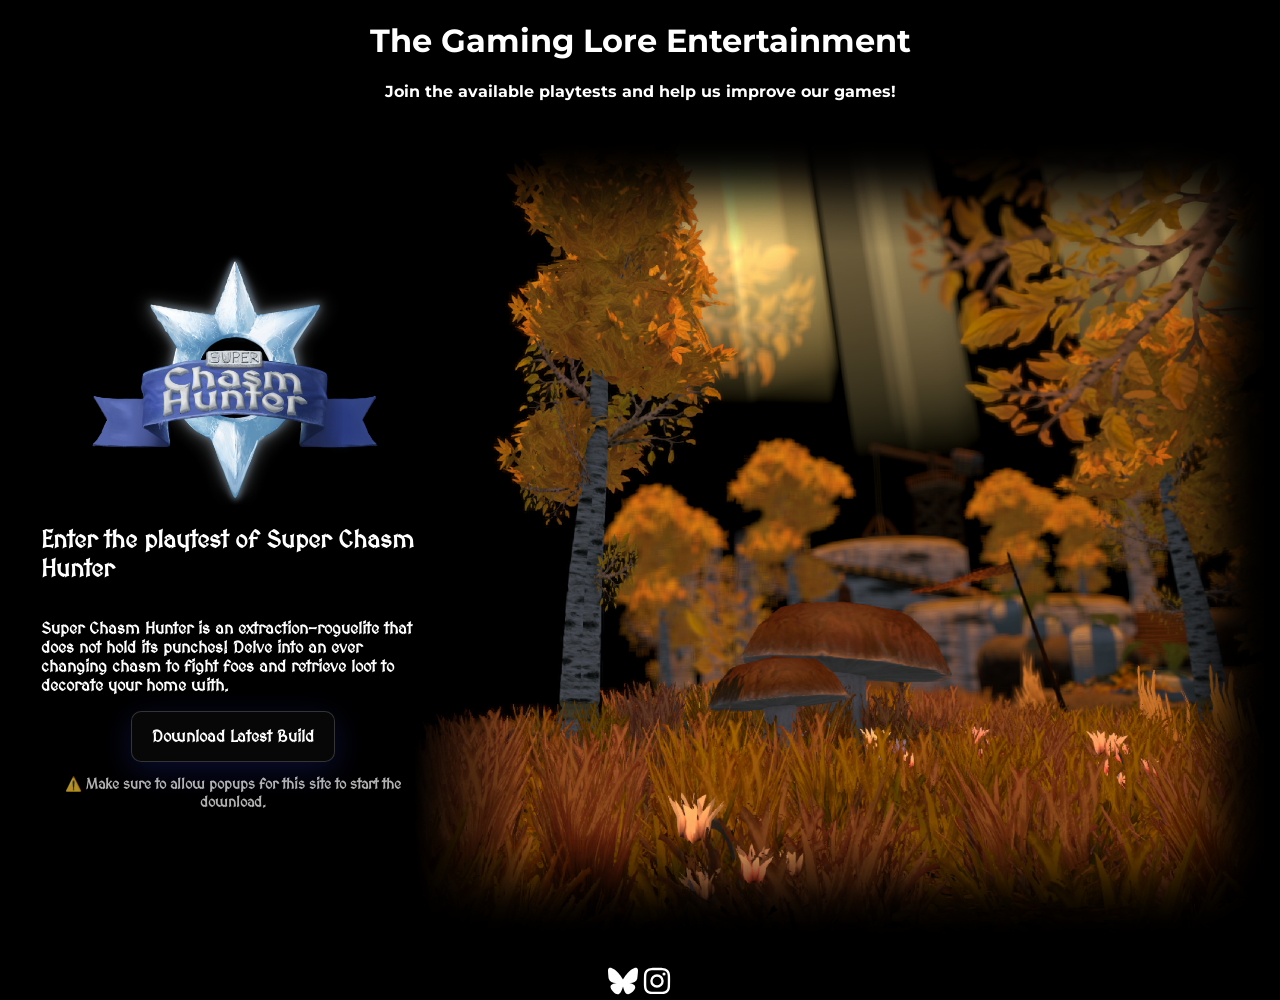
==== index.html @ 849c0a54 "Add Instagram icon link to footer" ====
<!DOCTYPE html>
<html lang="en">

<head>
    <meta charset="UTF-8">
    <meta name="viewport" content="width=device-width, initial-scale=1.0">
    <link href="res/css/global.css" rel="stylesheet" type="text/css" />
    <script src="//translate.google.com/translate_a/element.js?cb=googleTranslateElementInit" defer></script>
    <title>The Gaming Lore Entertainment</title>
</head>

<body>
    <header>
        <h1>The Gaming Lore Entertainment</h1>
        <h2 class="text-medium">Join the available playtests and help us improve our games!</h2>
    </header>
    <main>
        <section class="SCH-bg">
            <div class="centered w-30">
                <img src="res/img/SCH_logo.png" alt="Super Chasm Hunter Logo" class="SCH-logo">

                <h2 class="SCH-font">Enter the playtest of Super Chasm Hunter</h2>
                <p class="SCH-font">
                    Super Chasm Hunter is an extraction-roguelite that does not hold its punches!
                    Delve into an ever changing chasm to fight foes and retrieve loot to decorate your home with.
                </p>
                <button class="glassmorph SCH-font" id="downloadSCH" onclick="downloadLatestBuild()">
                    Download Latest Build
                </button>
                <p class="SCH-font" style="font-size: 0.85rem; opacity: 0.7; text-align: center;">
                    ⚠️ Make sure to allow popups for this site to start the download.
                </p>
            </div>
        </section>
    </main>
    <footer>
        <a href="https://bsky.app/profile/thegamingloree.bsky.social" class="icon">
            <svg xmlns="http://www.w3.org/2000/svg" viewBox="0 0 576 512" class="icon"><!--!Font Awesome Free v7.2.0 by @fontawesome - https://fontawesome.com License - https://fontawesome.com/license/free Copyright 2026 Fonticons, Inc.-->
                <path d="M407.8 294.7c-3.3-.4-6.7-.8-10-1.3 3.4 .4 6.7 .9 10 1.3zM288 227.1C261.9 176.4 190.9 81.9 124.9 35.3 61.6-9.4 37.5-1.7 21.6 5.5 3.3 13.8 0 41.9 0 58.4S9.1 194 15 213.9c19.5 65.7 89.1 87.9 153.2 80.7 3.3-.5 6.6-.9 10-1.4-3.3 .5-6.6 1-10 1.4-93.9 14-177.3 48.2-67.9 169.9 120.3 124.6 164.8-26.7 187.7-103.4 22.9 76.7 49.2 222.5 185.6 103.4 102.4-103.4 28.1-156-65.8-169.9-3.3-.4-6.7-.8-10-1.3 3.4 .4 6.7 .9 10 1.3 64.1 7.1 133.6-15.1 153.2-80.7 5.9-19.9 15-138.9 15-155.5s-3.3-44.7-21.6-52.9c-15.8-7.1-40-14.9-103.2 29.8-66.1 46.6-137.1 141.1-163.2 191.8z"/>
            </svg>
        </a>
        <a href="https://www.instagram.com/thegaminglore_entertainment" class="icon">
            <svg xmlns="http://www.w3.org/2000/svg" viewBox="0 0 448 512" class="icon"><!--!Font Awesome Free v7.2.0 by @fontawesome - https://fontawesome.com License - https://fontawesome.com/license/free Copyright 2026 Fonticons, Inc.-->
                <path d="M224.3 141a115 115 0 1 0 -.6 230 115 115 0 1 0 .6-230zm-.6 40.4a74.6 74.6 0 1 1 .6 149.2 74.6 74.6 0 1 1 -.6-149.2zm93.4-45.1a26.8 26.8 0 1 1 53.6 0 26.8 26.8 0 1 1 -53.6 0zm129.7 27.2c-1.7-35.9-9.9-67.7-36.2-93.9-26.2-26.2-58-34.4-93.9-36.2-37-2.1-147.9-2.1-184.9 0-35.8 1.7-67.6 9.9-93.9 36.1s-34.4 58-36.2 93.9c-2.1 37-2.1 147.9 0 184.9 1.7 35.9 9.9 67.7 36.2 93.9s58 34.4 93.9 36.2c37 2.1 147.9 2.1 184.9 0 35.9-1.7 67.7-9.9 93.9-36.2 26.2-26.2 34.4-58 36.2-93.9 2.1-37 2.1-147.8 0-184.8zM399 388c-7.8 19.6-22.9 34.7-42.6 42.6-29.5 11.7-99.5 9-132.1 9s-102.7 2.6-132.1-9c-19.6-7.8-34.7-22.9-42.6-42.6-11.7-29.5-9-99.5-9-132.1s-2.6-102.7 9-132.1c7.8-19.6 22.9-34.7 42.6-42.6 29.5-11.7 99.5-9 132.1-9s102.7-2.6 132.1 9c19.6 7.8 34.7 22.9 42.6 42.6 11.7 29.5 9 99.5 9 132.1s2.7 102.7-9 132.1z"/>
            </svg>
        </a>
    </footer>
    
    <script src="res/js/downloadDemo.js"></script>
</body>

</html>
---- res/css/global.css ----
@import url('https://fonts.googleapis.com/css2?family=MedievalSharp&display=swap');
@import url('https://fonts.googleapis.com/css2?family=Montserrat:ital,wght@0,100..900;1,100..900&display=swap');

:root {
    --bg-color: #1e1e1e;
}

body {
    margin: 0;
    padding: 0;
    background-color: black;
    color: white;
    text-align: center;
    font-family: 'Montserrat', sans-serif;
}

main {
    padding: 1em;
    overflow: hidden;
}

section {
    border-radius: 10px;
    padding: 10% 2%;
    text-align: left;
    height: fit-content;
}

h1 {
    font-optical-sizing: auto;
    font-size: 1.5em;
}

a {
    color: white;
    text-decoration: none;
}

button {
    padding: 15px 20px;
    border-radius: 10px;
    border: 1px solid lightgray;
    color: white;
    font-size: 1em;
}

button:hover {
    background-color: #a4a4a499;
}

.glassmorph {
    background-color: #a4a4a40a;
    backdrop-filter: blur(5px);
    border-radius: 10px;
    box-shadow: 0 8px 32px 0 rgba(31, 38, 135, 0.37);
    border: 1px solid rgba(255, 255, 255, 0.18);
}

.centered {
    display: flex;
    flex-direction: column;
    justify-content: center;
    align-items: center;
}

.icon {
    fill: white;
    color: white;
    width: 30px;
    height: 30px;
}

.w-30 {
    max-width: 100vw;
}

.text-medium {
    font-size: 1em;
}

.SCH-logo {
    height: 250px;
}

.SCH-font {
    font-family: "MedievalSharp", cursive;
    font-weight: bold;
}

.SCH-bg {
    background-image: url("../img/diorama_MM.png");
    background-repeat: no-repeat;
    background-size: cover;
    background-position: -113vw 0;
}

@media (min-width: 600px) {
    h1 {
        font-size: 2em;
    }

    .w-30 {
        max-width: 30vw;
    }

    .SCH-bg {
        background-position: center;
        box-shadow: inset 0 0 50px 50px rgba(0, 0, 0, 1);
    }
}
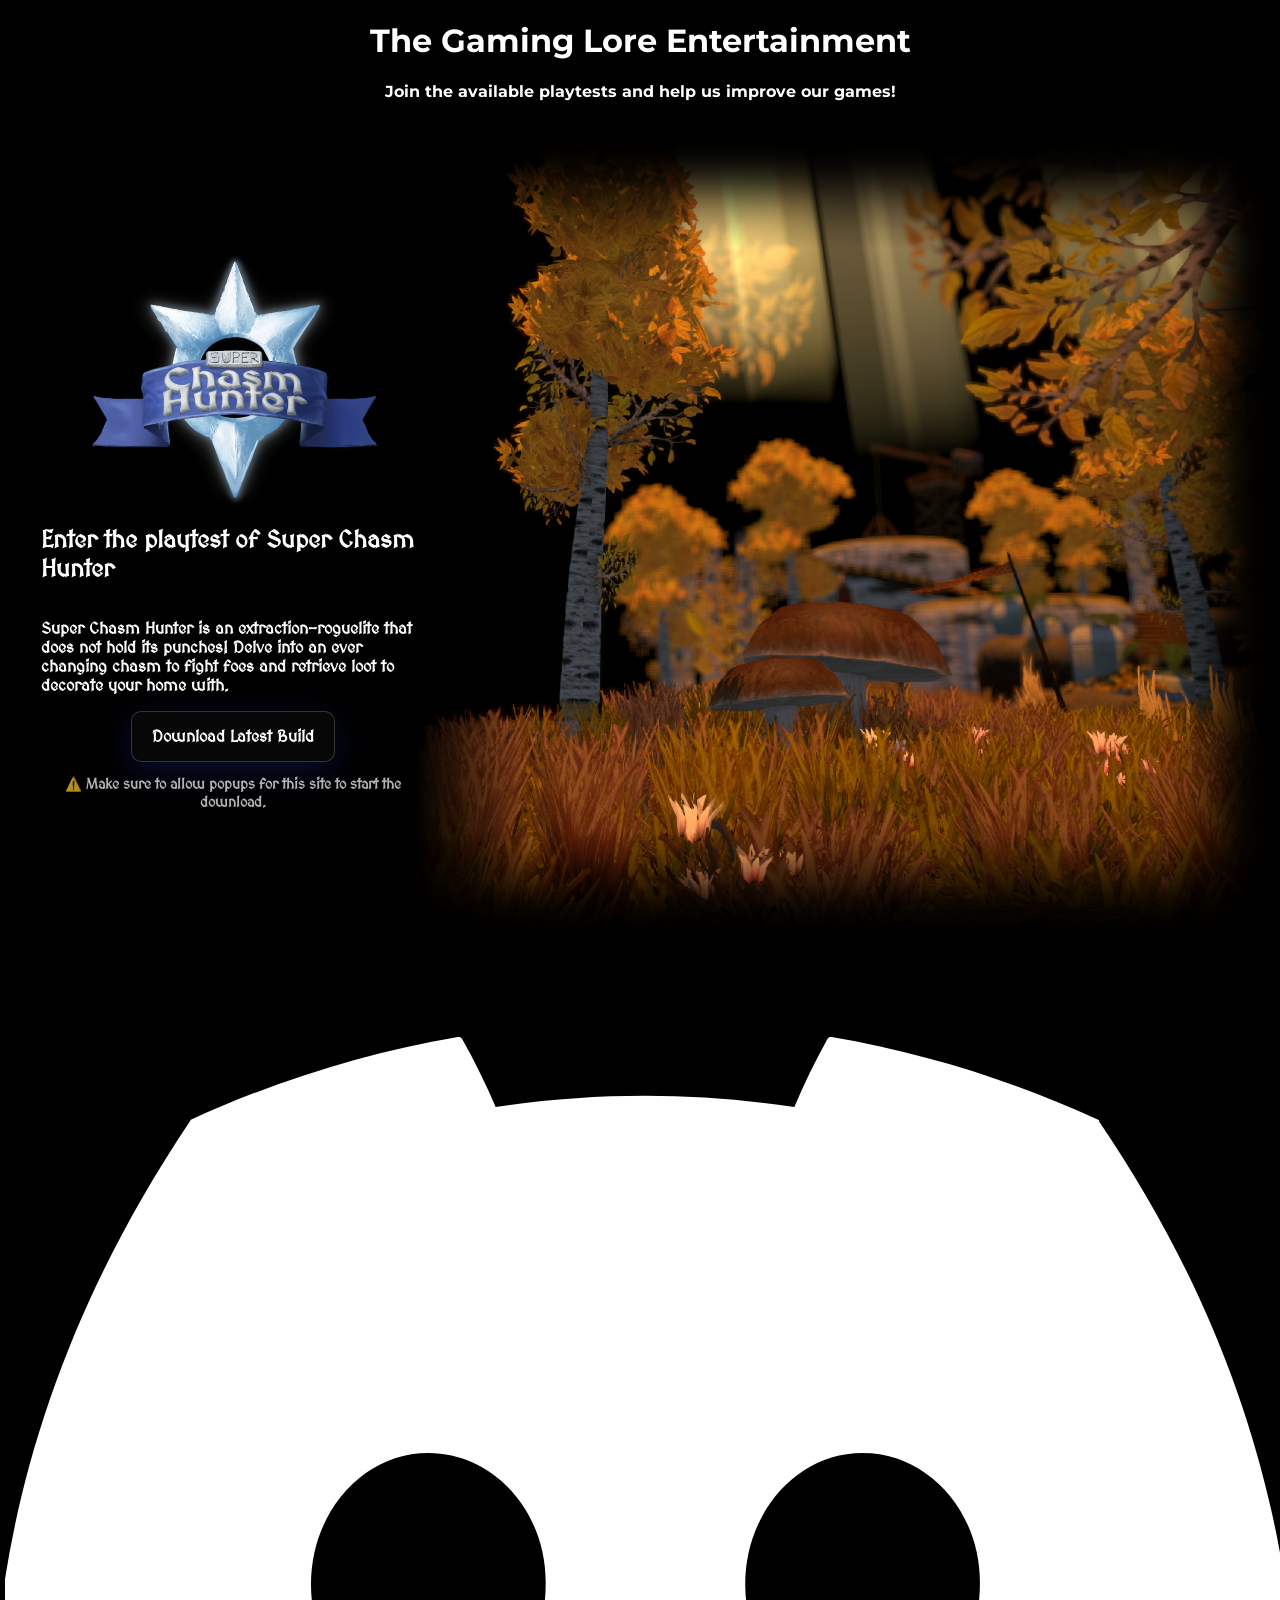
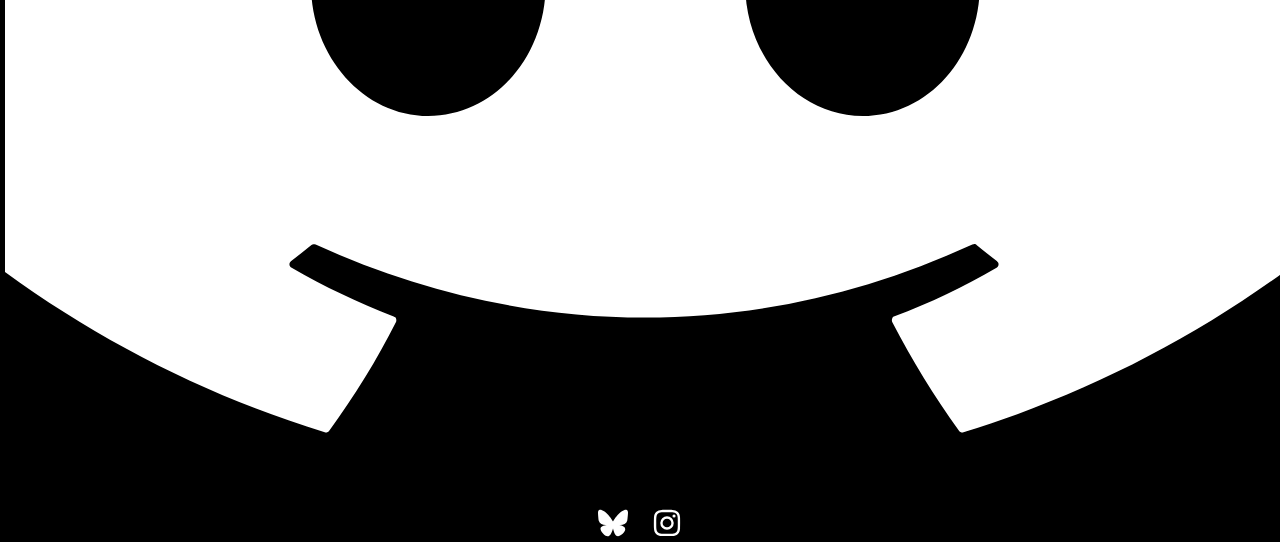
==== commit 8087fdcb: "Add Discord link with icon to footer" ====
--- a/index.html
+++ b/index.html
@@ -34,6 +34,11 @@
         </section>
     </main>
     <footer>
+        <a href="https://discord.gg/8SdjS8c2EV" class="icon">
+            <svg xmlns="http://www.w3.org/2000/svg" viewBox="0 0 576 512"><!--!Font Awesome Free v7.2.0 by @fontawesome - https://fontawesome.com License - https://fontawesome.com/license/free Copyright 2026 Fonticons, Inc.-->
+                <path d="M492.5 69.8c-.2-.3-.4-.6-.8-.7-38.1-17.5-78.4-30-119.7-37.1-.4-.1-.8 0-1.1 .1s-.6 .4-.8 .8c-5.5 9.9-10.5 20.2-14.9 30.6-44.6-6.8-89.9-6.8-134.4 0-4.5-10.5-9.5-20.7-15.1-30.6-.2-.3-.5-.6-.8-.8s-.7-.2-1.1-.2c-41.3 7.1-81.6 19.6-119.7 37.1-.3 .1-.6 .4-.8 .7-76.2 113.8-97.1 224.9-86.9 334.5 0 .3 .1 .5 .2 .8s.3 .4 .5 .6c44.4 32.9 94 58 146.8 74.2 .4 .1 .8 .1 1.1 0s.7-.4 .9-.7c11.3-15.4 21.4-31.8 30-48.8 .1-.2 .2-.5 .2-.8s0-.5-.1-.8-.2-.5-.4-.6-.4-.3-.7-.4c-15.8-6.1-31.2-13.4-45.9-21.9-.3-.2-.5-.4-.7-.6s-.3-.6-.3-.9 0-.6 .2-.9 .3-.5 .6-.7c3.1-2.3 6.2-4.7 9.1-7.1 .3-.2 .6-.4 .9-.4s.7 0 1 .1c96.2 43.9 200.4 43.9 295.5 0 .3-.1 .7-.2 1-.2s.7 .2 .9 .4c2.9 2.4 6 4.9 9.1 7.2 .2 .2 .4 .4 .6 .7s.2 .6 .2 .9-.1 .6-.3 .9-.4 .5-.6 .6c-14.7 8.6-30 15.9-45.9 21.8-.2 .1-.5 .2-.7 .4s-.3 .4-.4 .7-.1 .5-.1 .8 .1 .5 .2 .8c8.8 17 18.8 33.3 30 48.8 .2 .3 .6 .6 .9 .7s.8 .1 1.1 0c52.9-16.2 102.6-41.3 147.1-74.2 .2-.2 .4-.4 .5-.6s.2-.5 .2-.8c12.3-126.8-20.5-236.9-86.9-334.5zm-302 267.7c-29 0-52.8-26.6-52.8-59.2s23.4-59.2 52.8-59.2c29.7 0 53.3 26.8 52.8 59.2 0 32.7-23.4 59.2-52.8 59.2zm195.4 0c-29 0-52.8-26.6-52.8-59.2s23.4-59.2 52.8-59.2c29.7 0 53.3 26.8 52.8 59.2 0 32.7-23.2 59.2-52.8 59.2z"/>
+            </svg>
+        </a>
         <a href="https://bsky.app/profile/thegamingloree.bsky.social" class="icon">
             <svg xmlns="http://www.w3.org/2000/svg" viewBox="0 0 576 512" class="icon"><!--!Font Awesome Free v7.2.0 by @fontawesome - https://fontawesome.com License - https://fontawesome.com/license/free Copyright 2026 Fonticons, Inc.-->
                 <path d="M407.8 294.7c-3.3-.4-6.7-.8-10-1.3 3.4 .4 6.7 .9 10 1.3zM288 227.1C261.9 176.4 190.9 81.9 124.9 35.3 61.6-9.4 37.5-1.7 21.6 5.5 3.3 13.8 0 41.9 0 58.4S9.1 194 15 213.9c19.5 65.7 89.1 87.9 153.2 80.7 3.3-.5 6.6-.9 10-1.4-3.3 .5-6.6 1-10 1.4-93.9 14-177.3 48.2-67.9 169.9 120.3 124.6 164.8-26.7 187.7-103.4 22.9 76.7 49.2 222.5 185.6 103.4 102.4-103.4 28.1-156-65.8-169.9-3.3-.4-6.7-.8-10-1.3 3.4 .4 6.7 .9 10 1.3 64.1 7.1 133.6-15.1 153.2-80.7 5.9-19.9 15-138.9 15-155.5s-3.3-44.7-21.6-52.9c-15.8-7.1-40-14.9-103.2 29.8-66.1 46.6-137.1 141.1-163.2 191.8z"/>
--- a/res/css/global.css
+++ b/res/css/global.css
@@ -68,6 +68,7 @@
     color: white;
     width: 30px;
     height: 30px;
+    margin: 0 5px;
 }
 
 .w-30 {
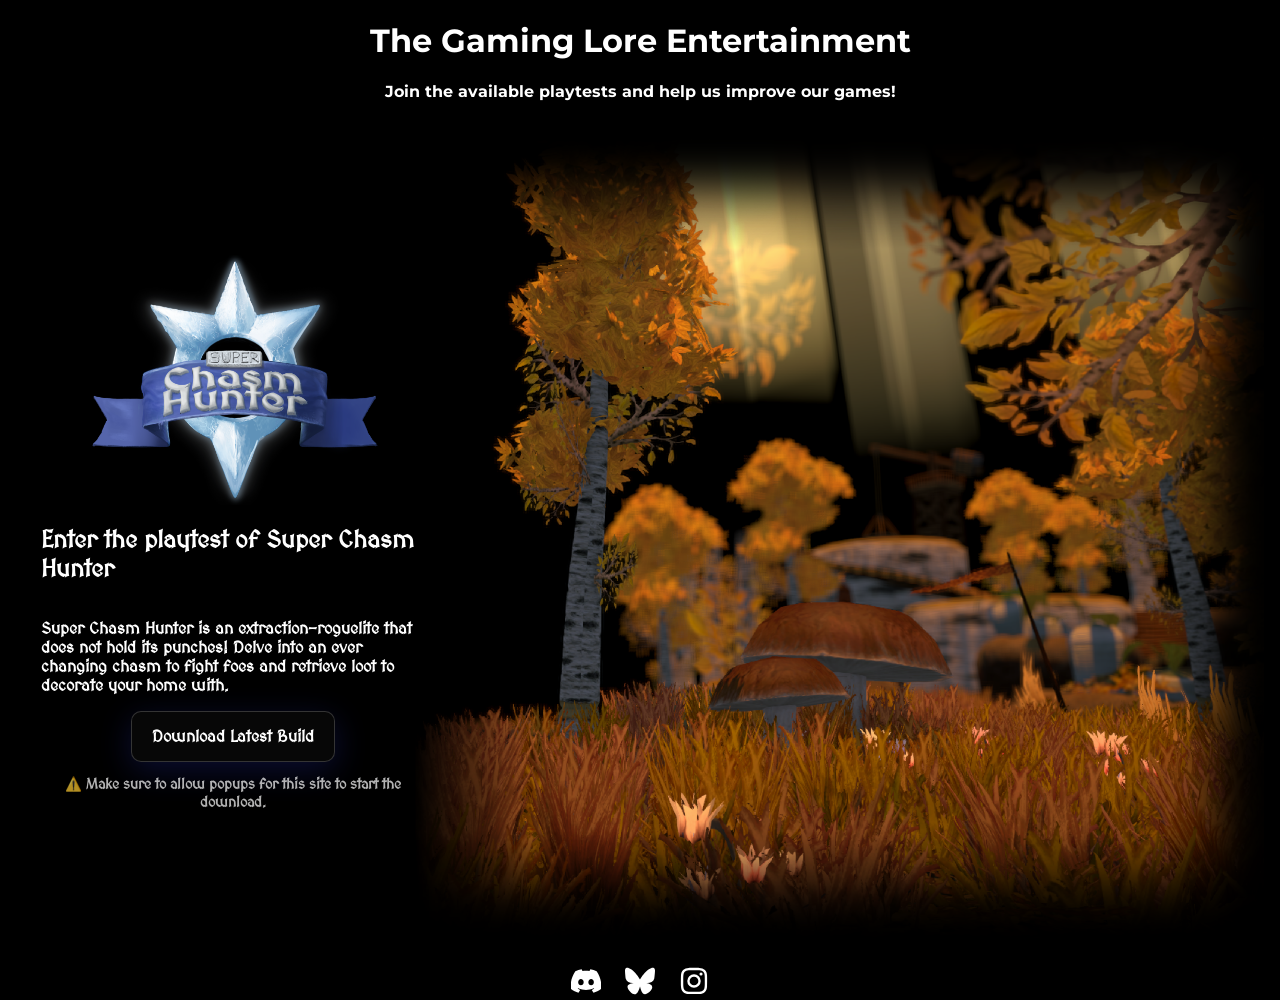
==== commit 472570c3: "Update SVG icon class in footer link" ====
--- a/index.html
+++ b/index.html
@@ -35,7 +35,7 @@
     </main>
     <footer>
         <a href="https://discord.gg/8SdjS8c2EV" class="icon">
-            <svg xmlns="http://www.w3.org/2000/svg" viewBox="0 0 576 512"><!--!Font Awesome Free v7.2.0 by @fontawesome - https://fontawesome.com License - https://fontawesome.com/license/free Copyright 2026 Fonticons, Inc.-->
+            <svg xmlns="http://www.w3.org/2000/svg" viewBox="0 0 576 512" class="icon"><!--!Font Awesome Free v7.2.0 by @fontawesome - https://fontawesome.com License - https://fontawesome.com/license/free Copyright 2026 Fonticons, Inc.-->
                 <path d="M492.5 69.8c-.2-.3-.4-.6-.8-.7-38.1-17.5-78.4-30-119.7-37.1-.4-.1-.8 0-1.1 .1s-.6 .4-.8 .8c-5.5 9.9-10.5 20.2-14.9 30.6-44.6-6.8-89.9-6.8-134.4 0-4.5-10.5-9.5-20.7-15.1-30.6-.2-.3-.5-.6-.8-.8s-.7-.2-1.1-.2c-41.3 7.1-81.6 19.6-119.7 37.1-.3 .1-.6 .4-.8 .7-76.2 113.8-97.1 224.9-86.9 334.5 0 .3 .1 .5 .2 .8s.3 .4 .5 .6c44.4 32.9 94 58 146.8 74.2 .4 .1 .8 .1 1.1 0s.7-.4 .9-.7c11.3-15.4 21.4-31.8 30-48.8 .1-.2 .2-.5 .2-.8s0-.5-.1-.8-.2-.5-.4-.6-.4-.3-.7-.4c-15.8-6.1-31.2-13.4-45.9-21.9-.3-.2-.5-.4-.7-.6s-.3-.6-.3-.9 0-.6 .2-.9 .3-.5 .6-.7c3.1-2.3 6.2-4.7 9.1-7.1 .3-.2 .6-.4 .9-.4s.7 0 1 .1c96.2 43.9 200.4 43.9 295.5 0 .3-.1 .7-.2 1-.2s.7 .2 .9 .4c2.9 2.4 6 4.9 9.1 7.2 .2 .2 .4 .4 .6 .7s.2 .6 .2 .9-.1 .6-.3 .9-.4 .5-.6 .6c-14.7 8.6-30 15.9-45.9 21.8-.2 .1-.5 .2-.7 .4s-.3 .4-.4 .7-.1 .5-.1 .8 .1 .5 .2 .8c8.8 17 18.8 33.3 30 48.8 .2 .3 .6 .6 .9 .7s.8 .1 1.1 0c52.9-16.2 102.6-41.3 147.1-74.2 .2-.2 .4-.4 .5-.6s.2-.5 .2-.8c12.3-126.8-20.5-236.9-86.9-334.5zm-302 267.7c-29 0-52.8-26.6-52.8-59.2s23.4-59.2 52.8-59.2c29.7 0 53.3 26.8 52.8 59.2 0 32.7-23.4 59.2-52.8 59.2zm195.4 0c-29 0-52.8-26.6-52.8-59.2s23.4-59.2 52.8-59.2c29.7 0 53.3 26.8 52.8 59.2 0 32.7-23.2 59.2-52.8 59.2z"/>
             </svg>
         </a>
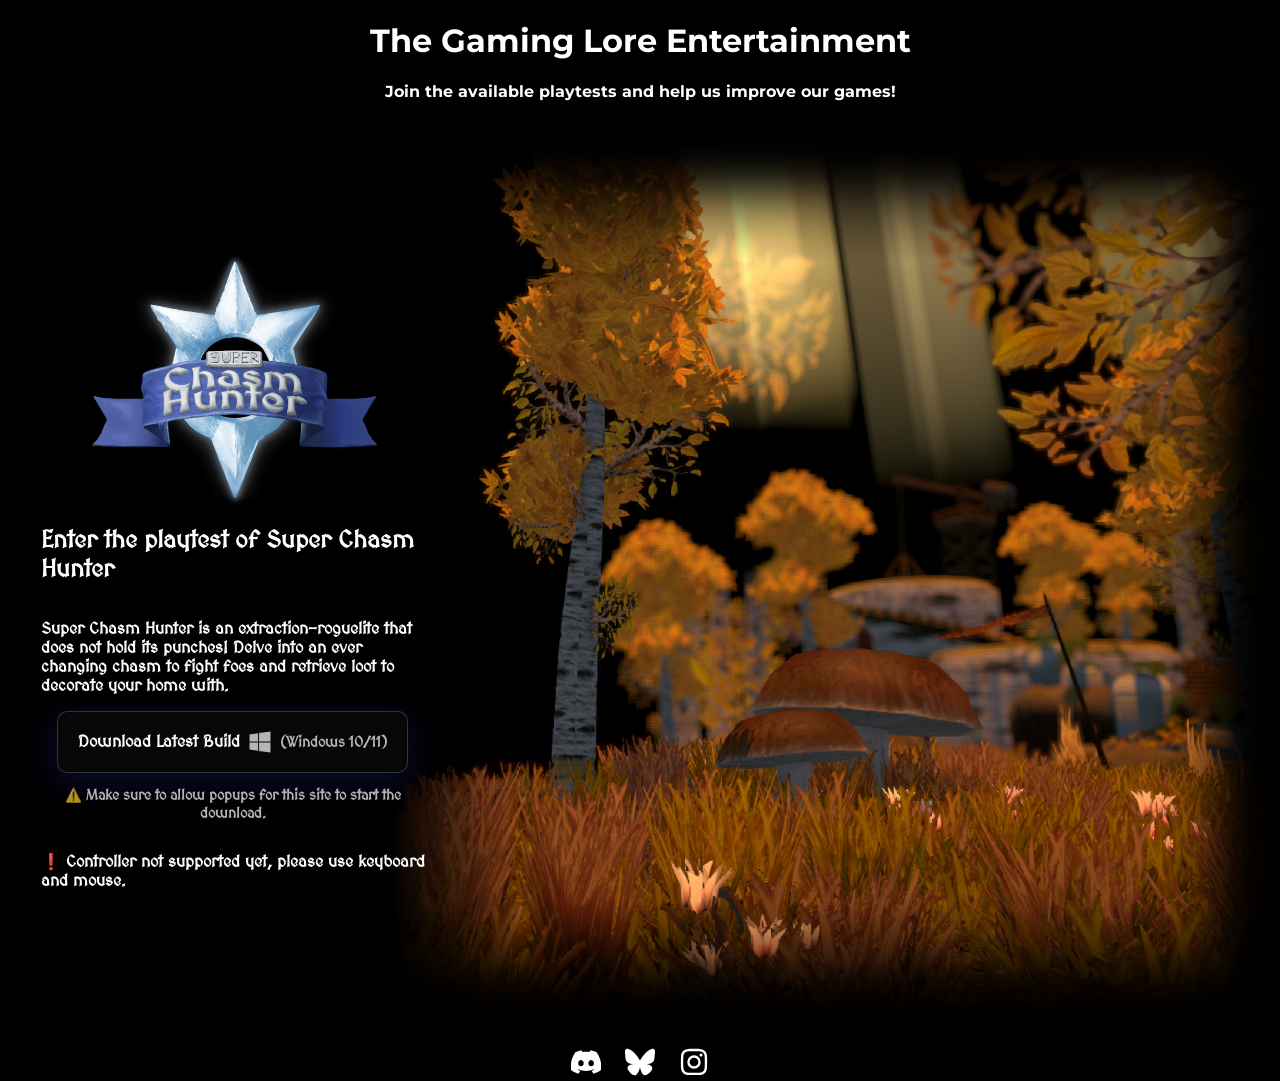
==== commit 03da6724: "feat: add warnings" ====
--- a/index.html
+++ b/index.html
@@ -25,27 +25,38 @@
                     Delve into an ever changing chasm to fight foes and retrieve loot to decorate your home with.
                 </p>
                 <button class="glassmorph SCH-font" id="downloadSCH" onclick="downloadLatestBuild()">
-                    Download Latest Build
+                    <span class="v-centered">Download Latest Build</span>
+                    <svg xmlns="http://www.w3.org/2000/svg" viewBox="0 0 640 640" class="icon v-centered grayish">
+                        <!--!Font Awesome Free v7.3.1 by @fontawesome - https://fontawesome.com License - https://fontawesome.com/license/free Copyright 2026 Fonticons, Inc.-->
+                        <path d="M96 157.7L279.6 132.4L279.6 309.8L96 309.8L96 157.7zM96 482.3L279.6 507.6L279.6 332.4L96 332.4L96 482.3zM299.8 510.3L544 544L544 332.4L299.8 332.4L299.8 510.3zM299.8 129.7L299.8 309.8L544 309.8L544 96L299.8 129.7z"/>
+                    </svg>
+                    <span class="v-centered grayish">(Windows 10/11)</span>
                 </button>
-                <p class="SCH-font" style="font-size: 0.85rem; opacity: 0.7; text-align: center;">
+                <p class="SCH-font grayish">
                     ⚠️ Make sure to allow popups for this site to start the download.
+                </p>
+                <p class="SCH-font">
+                    ❗ Controller not supported yet, please use keyboard and mouse.
                 </p>
             </div>
         </section>
     </main>
     <footer>
         <a href="https://discord.gg/8SdjS8c2EV" class="icon">
-            <svg xmlns="http://www.w3.org/2000/svg" viewBox="0 0 576 512" class="icon"><!--!Font Awesome Free v7.2.0 by @fontawesome - https://fontawesome.com License - https://fontawesome.com/license/free Copyright 2026 Fonticons, Inc.-->
+            <svg xmlns="http://www.w3.org/2000/svg" viewBox="0 0 576 512" class="icon"> 
+                <!--!Font Awesome Free v7.2.0 by @fontawesome - https://fontawesome.com License - https://fontawesome.com/license/free Copyright 2026 Fonticons, Inc.-->
                 <path d="M492.5 69.8c-.2-.3-.4-.6-.8-.7-38.1-17.5-78.4-30-119.7-37.1-.4-.1-.8 0-1.1 .1s-.6 .4-.8 .8c-5.5 9.9-10.5 20.2-14.9 30.6-44.6-6.8-89.9-6.8-134.4 0-4.5-10.5-9.5-20.7-15.1-30.6-.2-.3-.5-.6-.8-.8s-.7-.2-1.1-.2c-41.3 7.1-81.6 19.6-119.7 37.1-.3 .1-.6 .4-.8 .7-76.2 113.8-97.1 224.9-86.9 334.5 0 .3 .1 .5 .2 .8s.3 .4 .5 .6c44.4 32.9 94 58 146.8 74.2 .4 .1 .8 .1 1.1 0s.7-.4 .9-.7c11.3-15.4 21.4-31.8 30-48.8 .1-.2 .2-.5 .2-.8s0-.5-.1-.8-.2-.5-.4-.6-.4-.3-.7-.4c-15.8-6.1-31.2-13.4-45.9-21.9-.3-.2-.5-.4-.7-.6s-.3-.6-.3-.9 0-.6 .2-.9 .3-.5 .6-.7c3.1-2.3 6.2-4.7 9.1-7.1 .3-.2 .6-.4 .9-.4s.7 0 1 .1c96.2 43.9 200.4 43.9 295.5 0 .3-.1 .7-.2 1-.2s.7 .2 .9 .4c2.9 2.4 6 4.9 9.1 7.2 .2 .2 .4 .4 .6 .7s.2 .6 .2 .9-.1 .6-.3 .9-.4 .5-.6 .6c-14.7 8.6-30 15.9-45.9 21.8-.2 .1-.5 .2-.7 .4s-.3 .4-.4 .7-.1 .5-.1 .8 .1 .5 .2 .8c8.8 17 18.8 33.3 30 48.8 .2 .3 .6 .6 .9 .7s.8 .1 1.1 0c52.9-16.2 102.6-41.3 147.1-74.2 .2-.2 .4-.4 .5-.6s.2-.5 .2-.8c12.3-126.8-20.5-236.9-86.9-334.5zm-302 267.7c-29 0-52.8-26.6-52.8-59.2s23.4-59.2 52.8-59.2c29.7 0 53.3 26.8 52.8 59.2 0 32.7-23.4 59.2-52.8 59.2zm195.4 0c-29 0-52.8-26.6-52.8-59.2s23.4-59.2 52.8-59.2c29.7 0 53.3 26.8 52.8 59.2 0 32.7-23.2 59.2-52.8 59.2z"/>
             </svg>
         </a>
         <a href="https://bsky.app/profile/thegamingloree.bsky.social" class="icon">
-            <svg xmlns="http://www.w3.org/2000/svg" viewBox="0 0 576 512" class="icon"><!--!Font Awesome Free v7.2.0 by @fontawesome - https://fontawesome.com License - https://fontawesome.com/license/free Copyright 2026 Fonticons, Inc.-->
+            <svg xmlns="http://www.w3.org/2000/svg" viewBox="0 0 576 512" class="icon"> 
+                <!--!Font Awesome Free v7.2.0 by @fontawesome - https://fontawesome.com License - https://fontawesome.com/license/free Copyright 2026 Fonticons, Inc.-->
                 <path d="M407.8 294.7c-3.3-.4-6.7-.8-10-1.3 3.4 .4 6.7 .9 10 1.3zM288 227.1C261.9 176.4 190.9 81.9 124.9 35.3 61.6-9.4 37.5-1.7 21.6 5.5 3.3 13.8 0 41.9 0 58.4S9.1 194 15 213.9c19.5 65.7 89.1 87.9 153.2 80.7 3.3-.5 6.6-.9 10-1.4-3.3 .5-6.6 1-10 1.4-93.9 14-177.3 48.2-67.9 169.9 120.3 124.6 164.8-26.7 187.7-103.4 22.9 76.7 49.2 222.5 185.6 103.4 102.4-103.4 28.1-156-65.8-169.9-3.3-.4-6.7-.8-10-1.3 3.4 .4 6.7 .9 10 1.3 64.1 7.1 133.6-15.1 153.2-80.7 5.9-19.9 15-138.9 15-155.5s-3.3-44.7-21.6-52.9c-15.8-7.1-40-14.9-103.2 29.8-66.1 46.6-137.1 141.1-163.2 191.8z"/>
             </svg>
         </a>
         <a href="https://www.instagram.com/thegaminglore_entertainment" class="icon">
-            <svg xmlns="http://www.w3.org/2000/svg" viewBox="0 0 448 512" class="icon"><!--!Font Awesome Free v7.2.0 by @fontawesome - https://fontawesome.com License - https://fontawesome.com/license/free Copyright 2026 Fonticons, Inc.-->
+            <svg xmlns="http://www.w3.org/2000/svg" viewBox="0 0 448 512" class="icon"> 
+                <!--!Font Awesome Free v7.2.0 by @fontawesome - https://fontawesome.com License - https://fontawesome.com/license/free Copyright 2026 Fonticons, Inc.-->
                 <path d="M224.3 141a115 115 0 1 0 -.6 230 115 115 0 1 0 .6-230zm-.6 40.4a74.6 74.6 0 1 1 .6 149.2 74.6 74.6 0 1 1 -.6-149.2zm93.4-45.1a26.8 26.8 0 1 1 53.6 0 26.8 26.8 0 1 1 -53.6 0zm129.7 27.2c-1.7-35.9-9.9-67.7-36.2-93.9-26.2-26.2-58-34.4-93.9-36.2-37-2.1-147.9-2.1-184.9 0-35.8 1.7-67.6 9.9-93.9 36.1s-34.4 58-36.2 93.9c-2.1 37-2.1 147.9 0 184.9 1.7 35.9 9.9 67.7 36.2 93.9s58 34.4 93.9 36.2c37 2.1 147.9 2.1 184.9 0 35.9-1.7 67.7-9.9 93.9-36.2 26.2-26.2 34.4-58 36.2-93.9 2.1-37 2.1-147.8 0-184.8zM399 388c-7.8 19.6-22.9 34.7-42.6 42.6-29.5 11.7-99.5 9-132.1 9s-102.7 2.6-132.1-9c-19.6-7.8-34.7-22.9-42.6-42.6-11.7-29.5-9-99.5-9-132.1s-2.6-102.7 9-132.1c7.8-19.6 22.9-34.7 42.6-42.6 29.5-11.7 99.5-9 132.1-9s102.7-2.6 132.1 9c19.6 7.8 34.7 22.9 42.6 42.6 11.7 29.5 9 99.5 9 132.1s2.7 102.7-9 132.1z"/>
             </svg>
         </a>
--- a/res/css/global.css
+++ b/res/css/global.css
@@ -42,6 +42,7 @@
     border: 1px solid lightgray;
     color: white;
     font-size: 1em;
+    display: flex;
 }
 
 button:hover {
@@ -62,6 +63,9 @@
     justify-content: center;
     align-items: center;
 }
+.v-centered {
+    align-self: center;
+}
 
 .icon {
     fill: white;
@@ -77,6 +81,12 @@
 
 .text-medium {
     font-size: 1em;
+}
+
+.grayish {
+    font-size: 0.85rem; 
+    opacity: 0.7; 
+    text-align: center;
 }
 
 .SCH-logo {
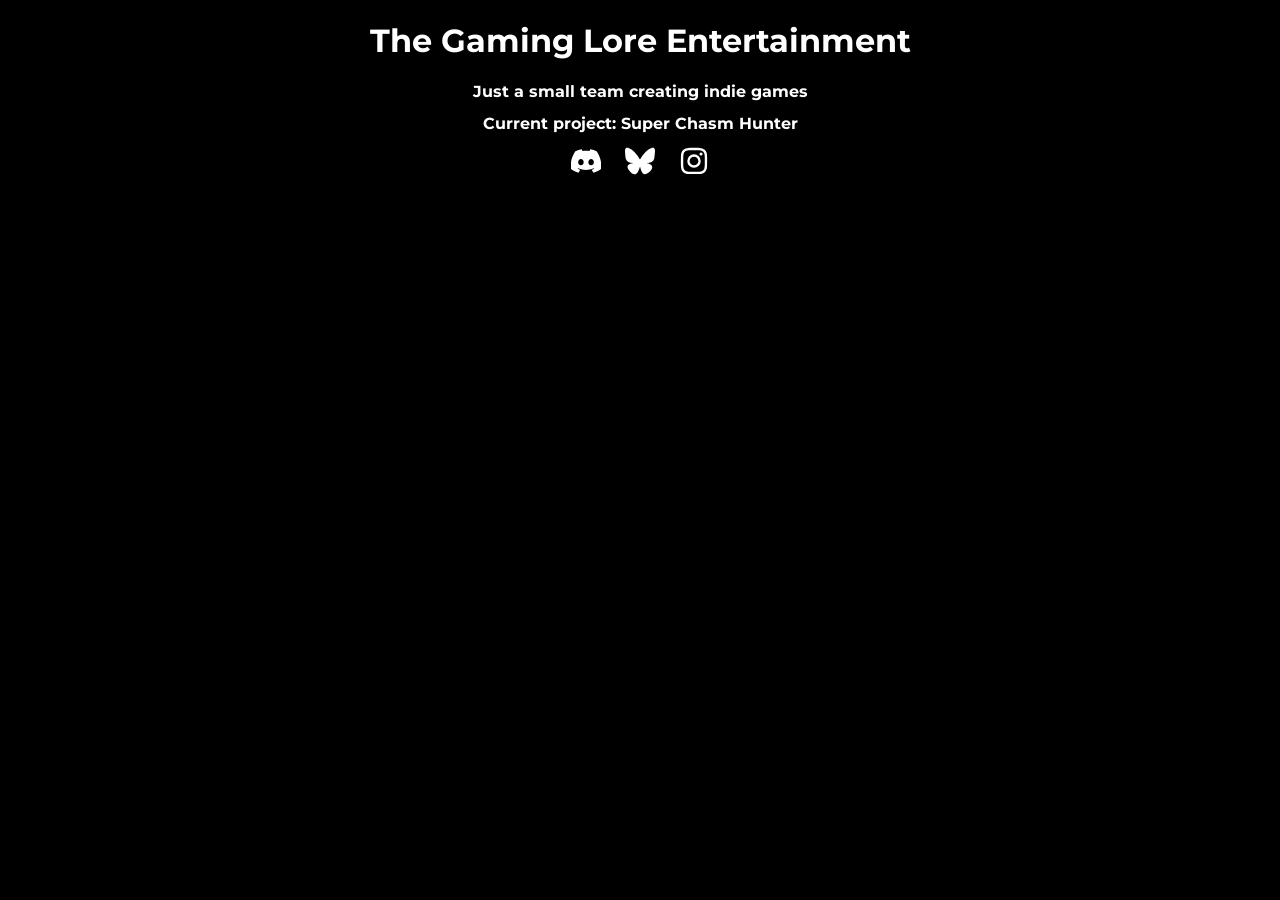
==== commit 23691b83: "feat: add sch page, remove playtest" ====
--- a/index.html
+++ b/index.html
@@ -12,35 +12,10 @@
 <body>
     <header>
         <h1>The Gaming Lore Entertainment</h1>
-        <h2 class="text-medium">Join the available playtests and help us improve our games!</h2>
+        <h2 class="text-medium">Just a small team creating indie games</h2>
+        <h2 class="text-medium">Current project: Super Chasm Hunter</h2>
     </header>
-    <main>
-        <section class="SCH-bg">
-            <div class="centered w-30">
-                <img src="res/img/SCH_logo.png" alt="Super Chasm Hunter Logo" class="SCH-logo">
-
-                <h2 class="SCH-font">Enter the playtest of Super Chasm Hunter</h2>
-                <p class="SCH-font">
-                    Super Chasm Hunter is an extraction-roguelite that does not hold its punches!
-                    Delve into an ever changing chasm to fight foes and retrieve loot to decorate your home with.
-                </p>
-                <button class="glassmorph SCH-font" id="downloadSCH" onclick="downloadLatestBuild()">
-                    <span class="v-centered">Download Latest Build</span>
-                    <svg xmlns="http://www.w3.org/2000/svg" viewBox="0 0 640 640" class="icon v-centered grayish">
-                        <!--!Font Awesome Free v7.3.1 by @fontawesome - https://fontawesome.com License - https://fontawesome.com/license/free Copyright 2026 Fonticons, Inc.-->
-                        <path d="M96 157.7L279.6 132.4L279.6 309.8L96 309.8L96 157.7zM96 482.3L279.6 507.6L279.6 332.4L96 332.4L96 482.3zM299.8 510.3L544 544L544 332.4L299.8 332.4L299.8 510.3zM299.8 129.7L299.8 309.8L544 309.8L544 96L299.8 129.7z"/>
-                    </svg>
-                    <span class="v-centered grayish">(Windows 10/11)</span>
-                </button>
-                <p class="SCH-font grayish">
-                    ⚠️ Make sure to allow popups for this site to start the download.
-                </p>
-                <p class="SCH-font">
-                    ❗ Controller not supported yet, please use keyboard and mouse.
-                </p>
-            </div>
-        </section>
-    </main>
+    <!-- <main></main> -->
     <footer>
         <a href="https://discord.gg/8SdjS8c2EV" class="icon">
             <svg xmlns="http://www.w3.org/2000/svg" viewBox="0 0 576 512" class="icon"> 
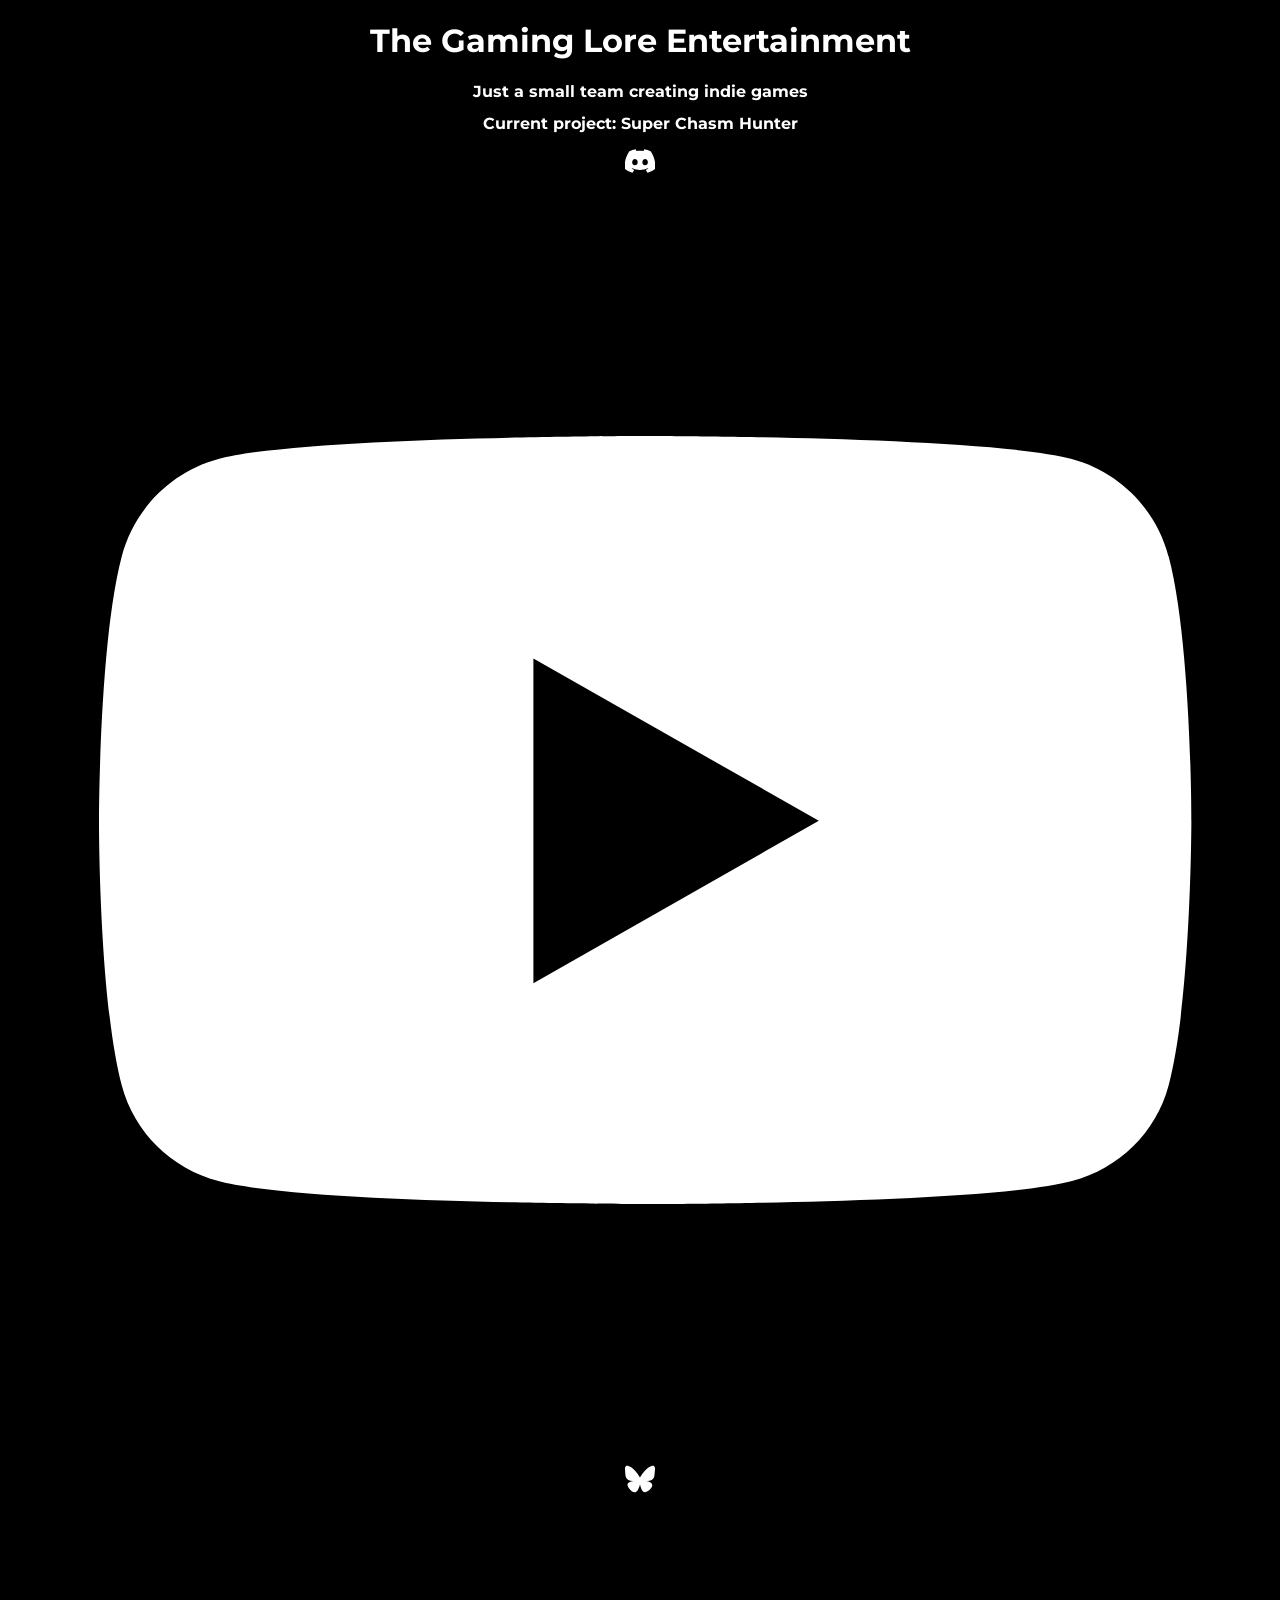
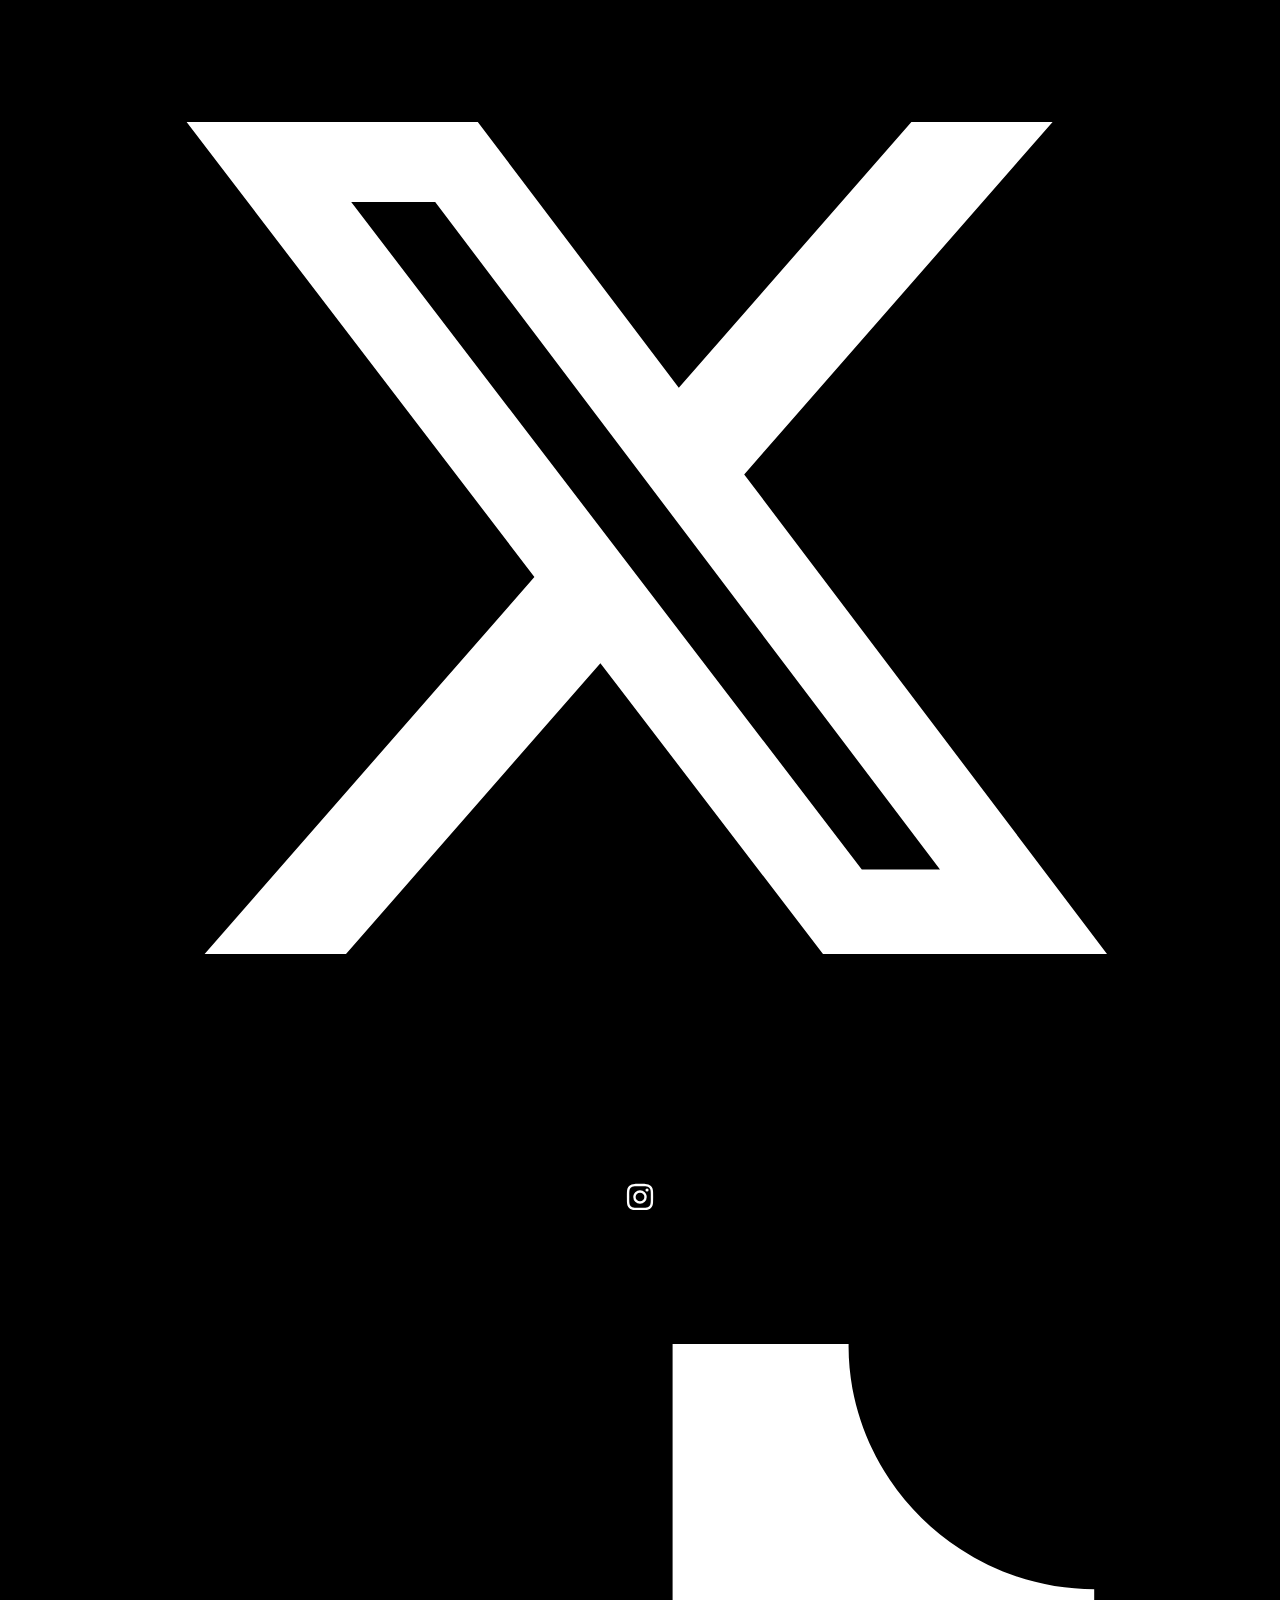
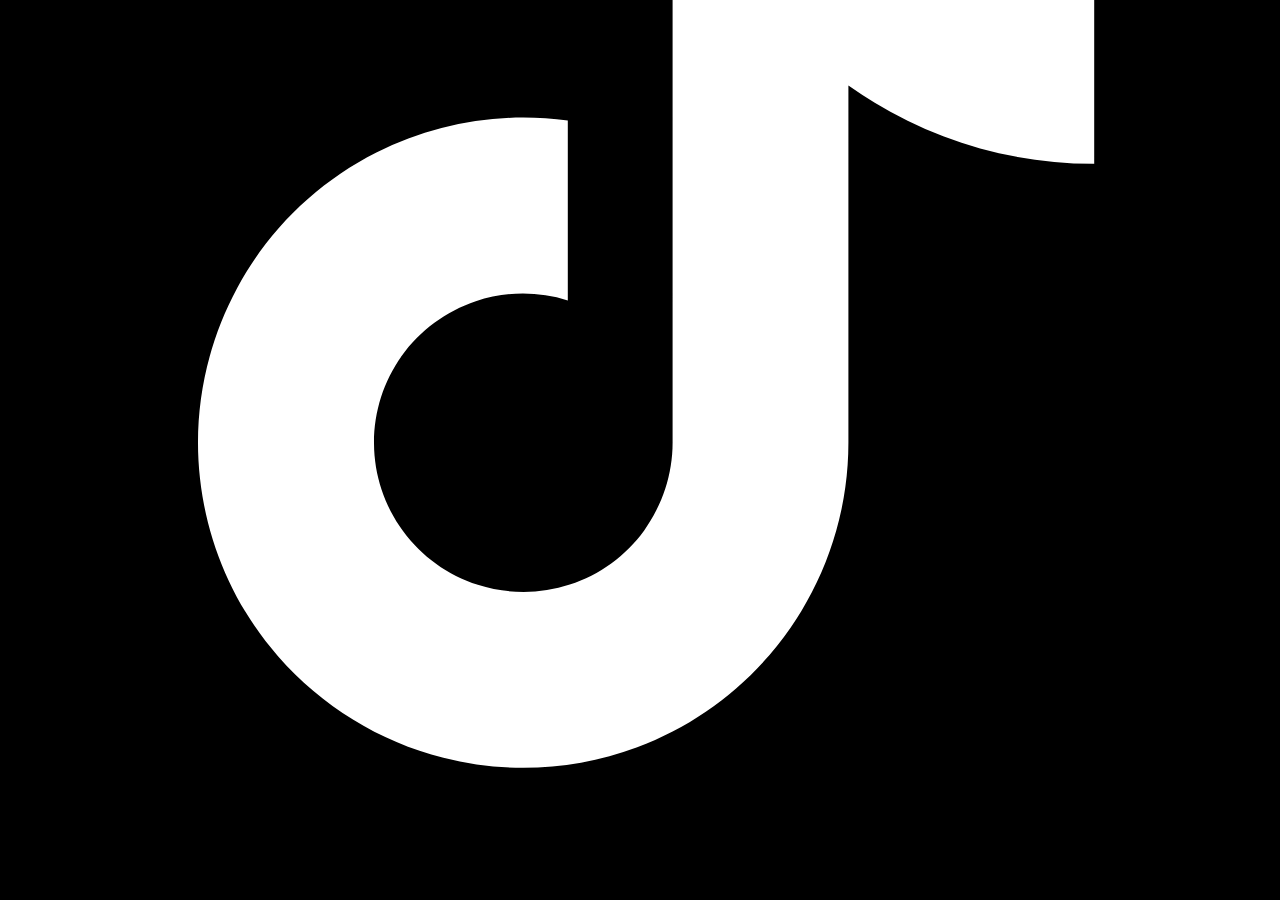
==== commit 9bd75abf: "feat: add socials" ====
--- a/index.html
+++ b/index.html
@@ -23,10 +23,22 @@
                 <path d="M492.5 69.8c-.2-.3-.4-.6-.8-.7-38.1-17.5-78.4-30-119.7-37.1-.4-.1-.8 0-1.1 .1s-.6 .4-.8 .8c-5.5 9.9-10.5 20.2-14.9 30.6-44.6-6.8-89.9-6.8-134.4 0-4.5-10.5-9.5-20.7-15.1-30.6-.2-.3-.5-.6-.8-.8s-.7-.2-1.1-.2c-41.3 7.1-81.6 19.6-119.7 37.1-.3 .1-.6 .4-.8 .7-76.2 113.8-97.1 224.9-86.9 334.5 0 .3 .1 .5 .2 .8s.3 .4 .5 .6c44.4 32.9 94 58 146.8 74.2 .4 .1 .8 .1 1.1 0s.7-.4 .9-.7c11.3-15.4 21.4-31.8 30-48.8 .1-.2 .2-.5 .2-.8s0-.5-.1-.8-.2-.5-.4-.6-.4-.3-.7-.4c-15.8-6.1-31.2-13.4-45.9-21.9-.3-.2-.5-.4-.7-.6s-.3-.6-.3-.9 0-.6 .2-.9 .3-.5 .6-.7c3.1-2.3 6.2-4.7 9.1-7.1 .3-.2 .6-.4 .9-.4s.7 0 1 .1c96.2 43.9 200.4 43.9 295.5 0 .3-.1 .7-.2 1-.2s.7 .2 .9 .4c2.9 2.4 6 4.9 9.1 7.2 .2 .2 .4 .4 .6 .7s.2 .6 .2 .9-.1 .6-.3 .9-.4 .5-.6 .6c-14.7 8.6-30 15.9-45.9 21.8-.2 .1-.5 .2-.7 .4s-.3 .4-.4 .7-.1 .5-.1 .8 .1 .5 .2 .8c8.8 17 18.8 33.3 30 48.8 .2 .3 .6 .6 .9 .7s.8 .1 1.1 0c52.9-16.2 102.6-41.3 147.1-74.2 .2-.2 .4-.4 .5-.6s.2-.5 .2-.8c12.3-126.8-20.5-236.9-86.9-334.5zm-302 267.7c-29 0-52.8-26.6-52.8-59.2s23.4-59.2 52.8-59.2c29.7 0 53.3 26.8 52.8 59.2 0 32.7-23.4 59.2-52.8 59.2zm195.4 0c-29 0-52.8-26.6-52.8-59.2s23.4-59.2 52.8-59.2c29.7 0 53.3 26.8 52.8 59.2 0 32.7-23.2 59.2-52.8 59.2z"/>
             </svg>
         </a>
+        <a href="https://www.youtube.com/@TheGamingLoreEntertainment" class="icon">
+           <svg xmlns="http://www.w3.org/2000/svg" viewBox="0 0 640 640">
+                <!--!Font Awesome Free v7.3.1 by @fontawesome - https://fontawesome.com License - https://fontawesome.com/license/free Copyright 2026 Fonticons, Inc.-->
+                <path d="M581.7 188.1C575.5 164.4 556.9 145.8 533.4 139.5C490.9 128 320.1 128 320.1 128C320.1 128 149.3 128 106.7 139.5C83.2 145.8 64.7 164.4 58.4 188.1C47 231 47 320.4 47 320.4C47 320.4 47 409.8 58.4 452.7C64.7 476.3 83.2 494.2 106.7 500.5C149.3 512 320.1 512 320.1 512C320.1 512 490.9 512 533.5 500.5C557 494.2 575.5 476.3 581.8 452.7C593.2 409.8 593.2 320.4 593.2 320.4C593.2 320.4 593.2 231 581.8 188.1zM264.2 401.6L264.2 239.2L406.9 320.4L264.2 401.6z"/>
+            </svg>
+        </a>
         <a href="https://bsky.app/profile/thegamingloree.bsky.social" class="icon">
             <svg xmlns="http://www.w3.org/2000/svg" viewBox="0 0 576 512" class="icon"> 
                 <!--!Font Awesome Free v7.2.0 by @fontawesome - https://fontawesome.com License - https://fontawesome.com/license/free Copyright 2026 Fonticons, Inc.-->
                 <path d="M407.8 294.7c-3.3-.4-6.7-.8-10-1.3 3.4 .4 6.7 .9 10 1.3zM288 227.1C261.9 176.4 190.9 81.9 124.9 35.3 61.6-9.4 37.5-1.7 21.6 5.5 3.3 13.8 0 41.9 0 58.4S9.1 194 15 213.9c19.5 65.7 89.1 87.9 153.2 80.7 3.3-.5 6.6-.9 10-1.4-3.3 .5-6.6 1-10 1.4-93.9 14-177.3 48.2-67.9 169.9 120.3 124.6 164.8-26.7 187.7-103.4 22.9 76.7 49.2 222.5 185.6 103.4 102.4-103.4 28.1-156-65.8-169.9-3.3-.4-6.7-.8-10-1.3 3.4 .4 6.7 .9 10 1.3 64.1 7.1 133.6-15.1 153.2-80.7 5.9-19.9 15-138.9 15-155.5s-3.3-44.7-21.6-52.9c-15.8-7.1-40-14.9-103.2 29.8-66.1 46.6-137.1 141.1-163.2 191.8z"/>
+            </svg>
+        </a>
+        <a href="https://x.com/TheGamingLoreE" class="icon">
+            <svg xmlns="http://www.w3.org/2000/svg" viewBox="0 0 640 640">
+                <!--!Font Awesome Free v7.3.1 by @fontawesome - https://fontawesome.com License - https://fontawesome.com/license/free Copyright 2026 Fonticons, Inc.-->
+                <path d="M453.2 112L523.8 112L369.6 288.2L551 528L409 528L297.7 382.6L170.5 528L99.8 528L264.7 339.5L90.8 112L236.4 112L336.9 244.9L453.2 112zM428.4 485.8L467.5 485.8L215.1 152L173.1 152L428.4 485.8z"/>
             </svg>
         </a>
         <a href="https://www.instagram.com/thegaminglore_entertainment" class="icon">
@@ -35,6 +47,12 @@
                 <path d="M224.3 141a115 115 0 1 0 -.6 230 115 115 0 1 0 .6-230zm-.6 40.4a74.6 74.6 0 1 1 .6 149.2 74.6 74.6 0 1 1 -.6-149.2zm93.4-45.1a26.8 26.8 0 1 1 53.6 0 26.8 26.8 0 1 1 -53.6 0zm129.7 27.2c-1.7-35.9-9.9-67.7-36.2-93.9-26.2-26.2-58-34.4-93.9-36.2-37-2.1-147.9-2.1-184.9 0-35.8 1.7-67.6 9.9-93.9 36.1s-34.4 58-36.2 93.9c-2.1 37-2.1 147.9 0 184.9 1.7 35.9 9.9 67.7 36.2 93.9s58 34.4 93.9 36.2c37 2.1 147.9 2.1 184.9 0 35.9-1.7 67.7-9.9 93.9-36.2 26.2-26.2 34.4-58 36.2-93.9 2.1-37 2.1-147.8 0-184.8zM399 388c-7.8 19.6-22.9 34.7-42.6 42.6-29.5 11.7-99.5 9-132.1 9s-102.7 2.6-132.1-9c-19.6-7.8-34.7-22.9-42.6-42.6-11.7-29.5-9-99.5-9-132.1s-2.6-102.7 9-132.1c7.8-19.6 22.9-34.7 42.6-42.6 29.5-11.7 99.5-9 132.1-9s102.7-2.6 132.1 9c19.6 7.8 34.7 22.9 42.6 42.6 11.7 29.5 9 99.5 9 132.1s2.7 102.7-9 132.1z"/>
             </svg>
         </a>
+        <a href="https://www.tiktok.com/@thegamingloree" class="icon">
+           <svg xmlns="http://www.w3.org/2000/svg" viewBox="0 0 640 640">
+                <!--!Font Awesome Free v7.3.1 by @fontawesome - https://fontawesome.com License - https://fontawesome.com/license/free Copyright 2026 Fonticons, Inc.-->
+                <path d="M544.5 273.9C500.5 274 457.5 260.3 421.7 234.7L421.7 413.4C421.7 446.5 411.6 478.8 392.7 506C373.8 533.2 347.1 554 316.1 565.6C285.1 577.2 251.3 579.1 219.2 570.9C187.1 562.7 158.3 545 136.5 520.1C114.7 495.2 101.2 464.1 97.5 431.2C93.8 398.3 100.4 365.1 116.1 336C131.8 306.9 156.1 283.3 185.7 268.3C215.3 253.3 248.6 247.8 281.4 252.3L281.4 342.2C266.4 337.5 250.3 337.6 235.4 342.6C220.5 347.6 207.5 357.2 198.4 369.9C189.3 382.6 184.4 398 184.5 413.8C184.6 429.6 189.7 444.8 199 457.5C208.3 470.2 221.4 479.6 236.4 484.4C251.4 489.2 267.5 489.2 282.4 484.3C297.3 479.4 310.4 469.9 319.6 457.2C328.8 444.5 333.8 429.1 333.8 413.4L333.8 64L421.8 64C421.7 71.4 422.4 78.9 423.7 86.2C426.8 102.5 433.1 118.1 442.4 131.9C451.7 145.7 463.7 157.5 477.6 166.5C497.5 179.6 520.8 186.6 544.6 186.6L544.6 274z"/>
+            </svg>
+        </a>
     </footer>
     
     <script src="res/js/downloadDemo.js"></script>
